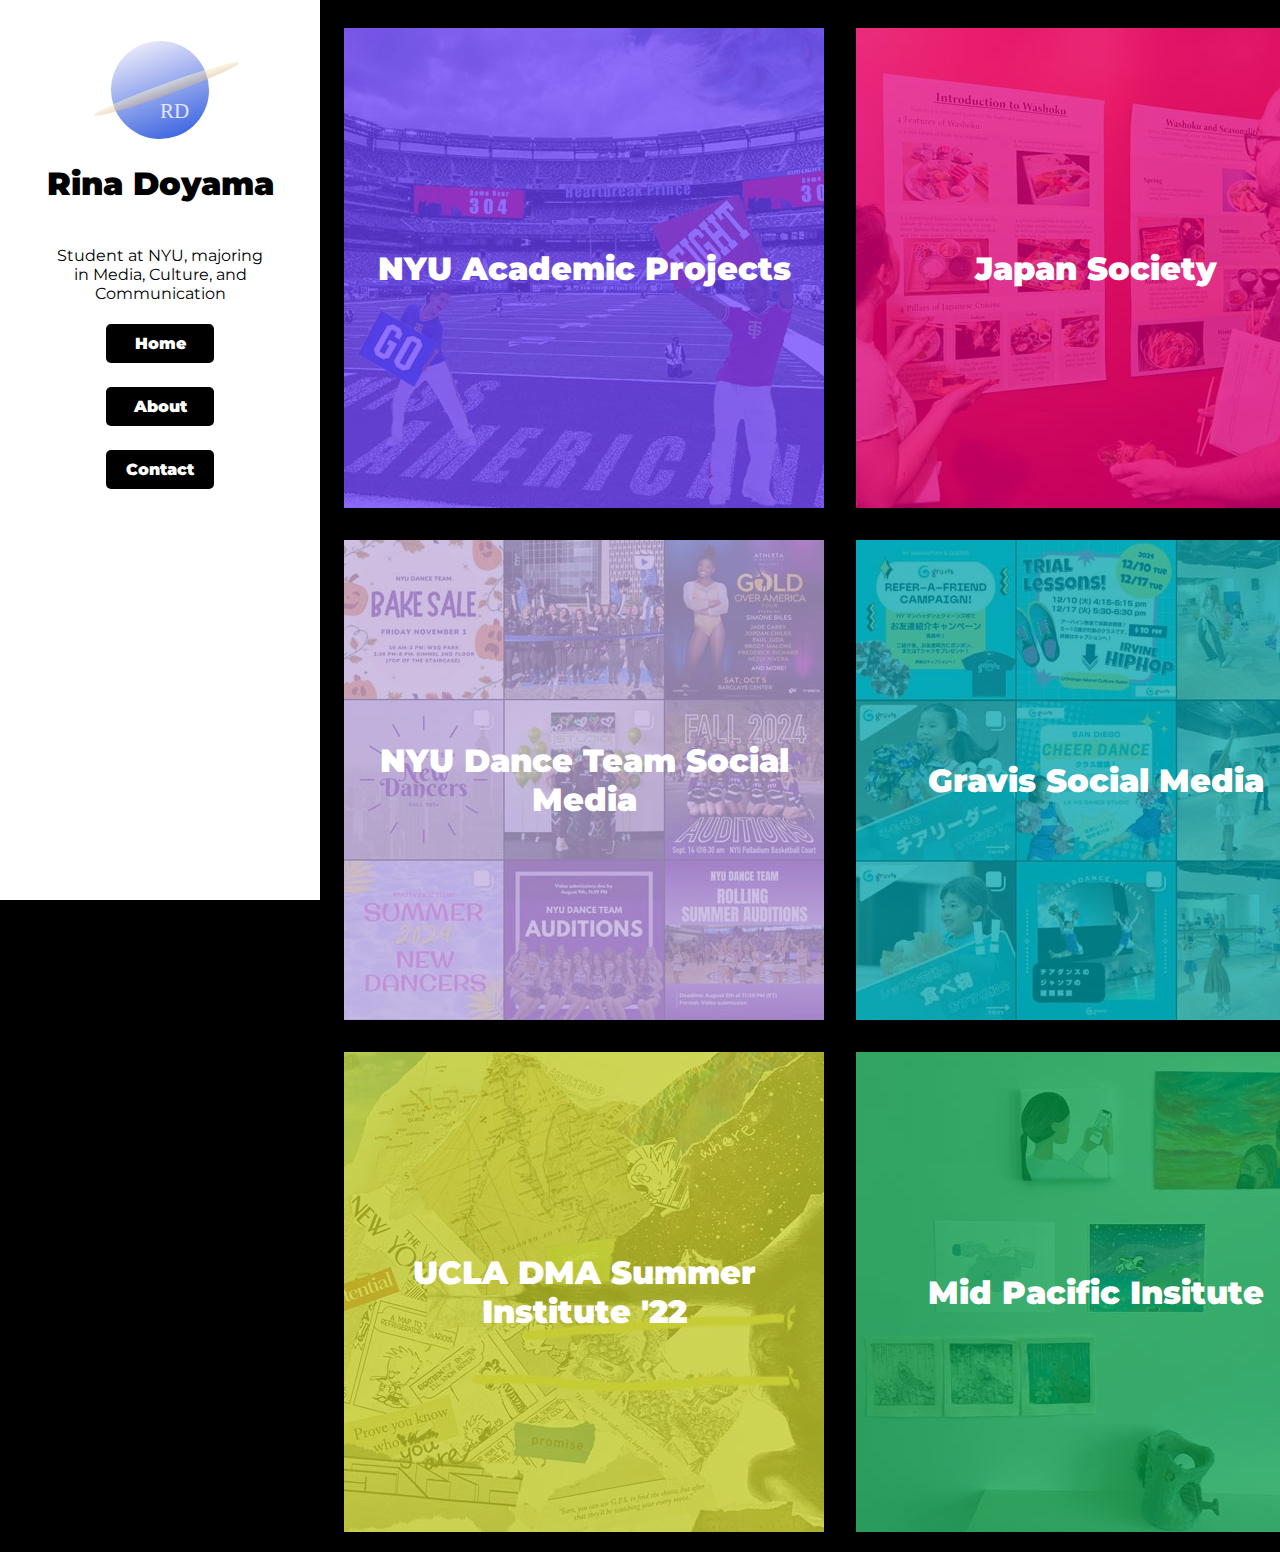
==== index.html @ 1b95ff7d "Add files via upload" ====
<!DOCTYPE html>
<html lang="en">
<head>
	<meta charset="utf-8">
	<meta name="viewport" content="width=device-width, initial-scale=1">
	<link rel="stylesheet" href="style.css">
	<title>Rina Doyama</title>
</head>
<body>
	<div class="box-container">
		<header>
		<div id="left-bar">
			<svg xmlns="http://www.w3.org/2000/svg" viewBox="0 0 800 350">
				<title>Rina's Logo</title>
				<defs>
	    			<linearGradient id="grad1" x1="0%" x2="0%" y1="0%" y2="100%">
	     				<stop offset="0%" stop-color="lavender" />
	      				<stop offset="100%" stop-color="royalblue" />
	      			</linearGradient>

	      			 <linearGradient id="grad2" x1="0%" y1="0%" x2="0%" y2="100%">
	      			 	<stop offset="0%" stop-color="lemonchiffon" />
	      			 	<stop offset="100%" stop-color="tan" />
	    			</linearGradient>
				</defs>
				<g transform="scale(2) translate(-200, 50)">
					 <a href="https://steinhardt.nyu.edu/departments/media-culture-and-communication">
					<circle cx="400" cy="50" r=70 fill="url(#grad1)" transform="rotate(-20 400 50)"/></a>

					<a href="https://www.instagram.com/rina_18oo/">
					<ellipse cx="410" cy="52" rx="110" ry="8" fill="url(#grad2)"  fill-opacity="0.5" transform="rotate(-20 400 52)"/></a>

					<text x="400" y="90" fill="lavender" font-size="30"> RD </text>
				</g>


			</svg>

			<h1 id="myname">Rina Doyama</h1>
			<h4>Student at NYU, majoring in Media, Culture, and Communication</h4>

			<nav class="mainnav">
				<a href="index.html">Home </a>
				<a href="./pages/about.html">About</a>
				<a href="./pages/contact.html">Contact</a>
			</nav>
			
		</div>
		</header>


		<div id="main-content">
			<a href="./pages/nyuacademic.html" class=item1 data-description="Acandemic Projects at NYU">
				<img src="./images/overview_nyu1x.jpg" srcset="./images/overview_nyu2x.jpg 2x, ./images/overview_nyu3x.jpg 3x" alt="NYU Academic Portfolio">
				<span class="itemtext">NYU Academic Projects</span>
			</a>
			
			<a href="./pages/japansociety.html" class=item2 data-description="Internship May 2024 - Present">
				<img src="./images/overview_js1x.jpg" srcset="./images/overview_js2x.jpg 2x, ./images/overview_js3x.jpg 3x" alt="Japan Society Portfolio">
				<span class="itemtext">Japan Society</span>
			</a>
			<a href="./pages/nyudtsocialmedia.html" class=item3 data-description="Social Media Manager during the 2024-25 season"> 
				<img src="./images/overview_dt1x.jpg" srcset="./images/overview_dt2x.jpg 2x, ./images/overview_dt3x.jpg 3x" alt="NYU Dance Team SNS Portfolio">
				<span class="itemtext">NYU Dance Team Social Media</span>
			</a>
			<a href="./pages/gravis.html" class=item4 data-description="Kids' Dance Company from Japan">
				<img src="./images/overview_gv1x.jpg" srcset="./images/overview_gv2x.jpg 2x, ./images/overview_gv3x.jpg 3x" alt="Gravis Social Media Portfolio">
				<span class="itemtext">Gravis Social Media</span>
			</a>
			<a href="./pages/ucladma.html" class=item5 data-description= "Design Media Arts Summer School">
				<img src="./images/overview_ucla1x.jpg" srcset="./images/overview_ucla2x.jpg 2x, ./images/overview_ucla3x.jpg 3x" alt="UCLA DMA Portfolio">
				<span class="itemtext">UCLA DMA Summer Institute '22</span>
			</a>

			<a href="./pages/mpi.html" class=item6 data-description="Visual & Digital Arts Certificate Programs">
				<img src="./images/overview_mpi1x.jpg" srcset="./images/overview_mpi2x.jpg 2x, ./images/overview_mpi3x.jpg 3x" alt="Mid Pacific Insitute Portfolio">
				<span class="itemtext">Mid Pacific Insitute</span>
			</a>


		<!--
			<a href="./pages/" class=item7 data-description="Hobby">
				<img src="./images/overview_pn1x.jpg" srcset="./images/overview_pn2x.jpg 2x, ./images/overview_pn3x.jpg 3x" alt="Personal Projects Portfolio">
				<span class="itemtext">Personal Projects</span>
			</div>

			<a href="./pages/" class=item8 data-description="Landscape, food, etc.">
				<img src="./images/overview_ph1x.jpg" srcset="./images/overview_ph2x.jpg 2x, ./images/overview_ph3x.jpg 3x" alt="Photography Portfolio">
				<span class="itemtext">Photography</span>
			</div>
		-->




			
		</div>
		
	</div>

<script src="./script.js"></script>
</body>
</html>
---- style.css ----
@font-face{
	font-family: "Montserrat";
	src: url(./font/Montserrat.ttf);
	font-weight: normal;
	font-style: normal;

}

@font-face{
	font-family: "Montserrat";
	src: url(./font/Montserrat-black.ttf);
	font-weight: 900;
	font-style: normal;

}

body{
	background: black;
}

h1{
	font-family: "Montserrat";
	font-weight: 900;
}

#myname{
	font-family: "Montserrat";
	font-weight: 900;
	color: black;

}



h4{
	font-family: "Montserrat";
	font-weight: 500;
	text-align: center;
	color: black;
	margin-right:2em;
	margin-left: 2em;
}

.portfolio_header{
	display: flex;
	flex-direction: column;
	background: white;
	align-items: center;
	height: 25em;
	position: relative;
	overflow: hidden;

}

.portfolio_header img{
	position: absolute;
	top: 0;
    left: 0;
    height: 100%;
    width: 100%;
    object-fit: cover;
    z-index: 0;
    opacity: 0.5;

}

.portfolio_header h1 {
	position: relative; 
	color: white;
	text-align: center;
	font-family: "Montserrat";
	font-weight: 900;
	color: white;
	font-size: 5em;
    z-index: 1; 
    margin-top: 1.5em;
}

.portfolio_nav{
	display: flex;
	flex-direction: row;
	gap: 5em;
	text-align: center;
	justify-content: center;

	z-index: 2;

}

.portfolio_nav a {
	text-decoration: none;
    color: white;
    padding: 0.625em 1.25em;
    background-color:black;
    border-radius: 0.3125em;
    font-weight: bold;
    width: auto;
    font-family: "Montserrat";
}

.portfolio_nav a:hover {
	color:#01a2ac;
}



.box-container{
	display: grid;
	grid-template-columns: 25% 75%;
	justify-content: center;
	height: 100vh;
	width: 100%;
}

#left-bar{
	display: flex;
	background: white;
	color: black;
	flex-direction: column;
	align-items: center;
	justify-content: flex-start;
	height: 100%;
	width: 25%;
	position: fixed;
	top: 0;
	left: 0;
	padding: 1.25em;
	box-sizing: border-box;

}

circle:hover {fill: mediumpurple;}
circle:active {fill: white;}

ellipse:hover {fill: magenta;}
ellipse:active {fill: white;}



.mainnav{
	display: flex;
	flex-direction: column;
	gap: 1.5em;
	text-align: center;
	justify-content: center;

}

.mainnav a {
	text-decoration: none;
    color: white;
    padding: 0.625em 1.25em;
    background-color:black;
    border-radius: 0.3125em;
    font-weight: bold;
    width: auto;
    font-family: "Montserrat";
}

.mainnav a:hover {
	color:#01a2ac;
}




#main-content{
	display: grid;
	grid-template-columns: repeat(2, 1fr);
	grid-gap: 2em;
	color: white;
	padding: 1.25em;

}


#pagetitle{
	font-family: "Montserrat";
	font-weight: 900;
	font-size: 3em;
	color: white;
	text-align: center;
	display: block;
	margin-top: 1em;

}

.item1,
.item2,
.item3,
.item4, 
.item5,
.item6,
.item7,
.item8{
    background: #6d41ff; 
    height: 30em;
    width: 30em;
    display: flex;
    justify-content: center;
    align-items: center;
    color: white;
    text-align: center;
    font-family: "Montserrat";
    font-weight: 700;
    color: white;
    position: relative; 
    overflow: hidden; 
}

.item2{
	background: #E4007F;
}
.item3 {
    background: #beabde;
}
.item4 {
    background: #01a2ac;
}
.item5 {
    background: #ccd427;
}

.item6{
	background: #009944;

}

.item7{
	background: #0068b7;

}

.item8{
	background: #f39800;

}

.item1 img,
.item2 img,
.item3 img,
.item4 img,
.item5 img,
.item6 img,
.item7 img,
.item8 img {
	position: absolute; 
    left: 0;
    width: 100%; 
    height: 100%; 
    object-fit: cover; 
    opacity: 0.25;
    z-index: 0;

}

.itemtext {
    position: absolute;
    z-index: 1; 
    font-size: 2em; 
    font-weight: bold;
}

.item1 img:hover,
.item2 img:hover,
.item3 img:hover,
.item4 img:hover,
.item5 img:hover,
.item6 img:hover,
.item7 img:hover,
.item8 img:hover {
	opacity:0.5;
}

.hover-description {
    position: absolute;
    top: 1em; 
    left: 50%; 
    transform: translateX(-50%);
    background: rgba(0, 0, 0, 0.7); 
    color: white;
    padding: 0.5em 1em;
    border-radius: 0.5em;
    font-size: 1em;
    white-space: nowrap; 
    z-index: 10; 
}

.portfolio-container{
	display: flex;
    flex-wrap: wrap; 
    gap: 2em; 
    justify-content: center; 
    align-items: center; 
    text-align: center;
    padding: 2em; 

}

.portfolio-container img {
    max-width: 100%; 
    height: auto;
    object-fit: cover;
}


.svg-container {
    display: flex;
    justify-content: center;
    gap: 5em;
    margin-top: 5em;
    width: 100%;
}

.svg-container svg {
    position: absolute; 
    top: 15em;
    left: 49em;
}

.svg-container svg:last-child {
    position: absolute; 
    top: 15em;
    left: 59em;
}










@media (max-width: 768px){
	.box-container {
		display: flex;
	    flex-direction: column; 
	    height: auto; 
	    width: 100%; 
	}

	#left-bar {
        position: relative; 
        width: 100vw; 
        height: auto; 
        flex-direction: column; 
        justify-content: center;
        padding: 1em;
	}
	h1{
		font-size: 1.75em;
	}

	h4{
		font-size: 1em;
		margin-top: 0;
	}

	.mainnav{
		flex-direction: row;
	}

	svg {
        width: 15em; 
        height: auto; 
    }

    #main-content{
		display: grid; 
		grid-template-columns: 1fr; 
		justify-items: center; 
		align-items: center; 
		width: 100%; 
		padding: 1em;
	}

	.itemtext {
		font-size: 1.5em;
	}

	.item1,
    .item2,
    .item3,
    .item4,
    .item5,
    .item6,
    .item7,
    .item8 {
        height: 15em;
        width: 80%;
        margin: 10px auto; 
    }

    .item1 img,
    .item2 img,
    .item3 img,
    .item4 img,
    .item5 img,
    .item6 img,
    .item7 img,
    .item8 img {
        max-width: 100%;
        height: auto; 
        opacity: 0.25;
    }

    #pagetitle{
    	font-size: 1.75em;
    }

    .portfolio-container{
    	display: flex;
    	flex-direction: column;
    	align-items: center;
    }

     .portfolio-container img {
        width: 100% !important; 
        height: auto !important; 
        max-width: 90%; 
    }

    .portfolio_header h1 {
    	font-size: 2.5em;
    }

    .svg-container svg {
	    position: relative; 
	    width:3em ;
	    height: 3em;
	    top: 0em;
	    left: 0em;
	}

	.svg-container svg:last-child {
	    position: relative; 
	    width: 3em;
	    height: 3em;
	    top: 0em;
	    left: 0em;
	    
	}



}
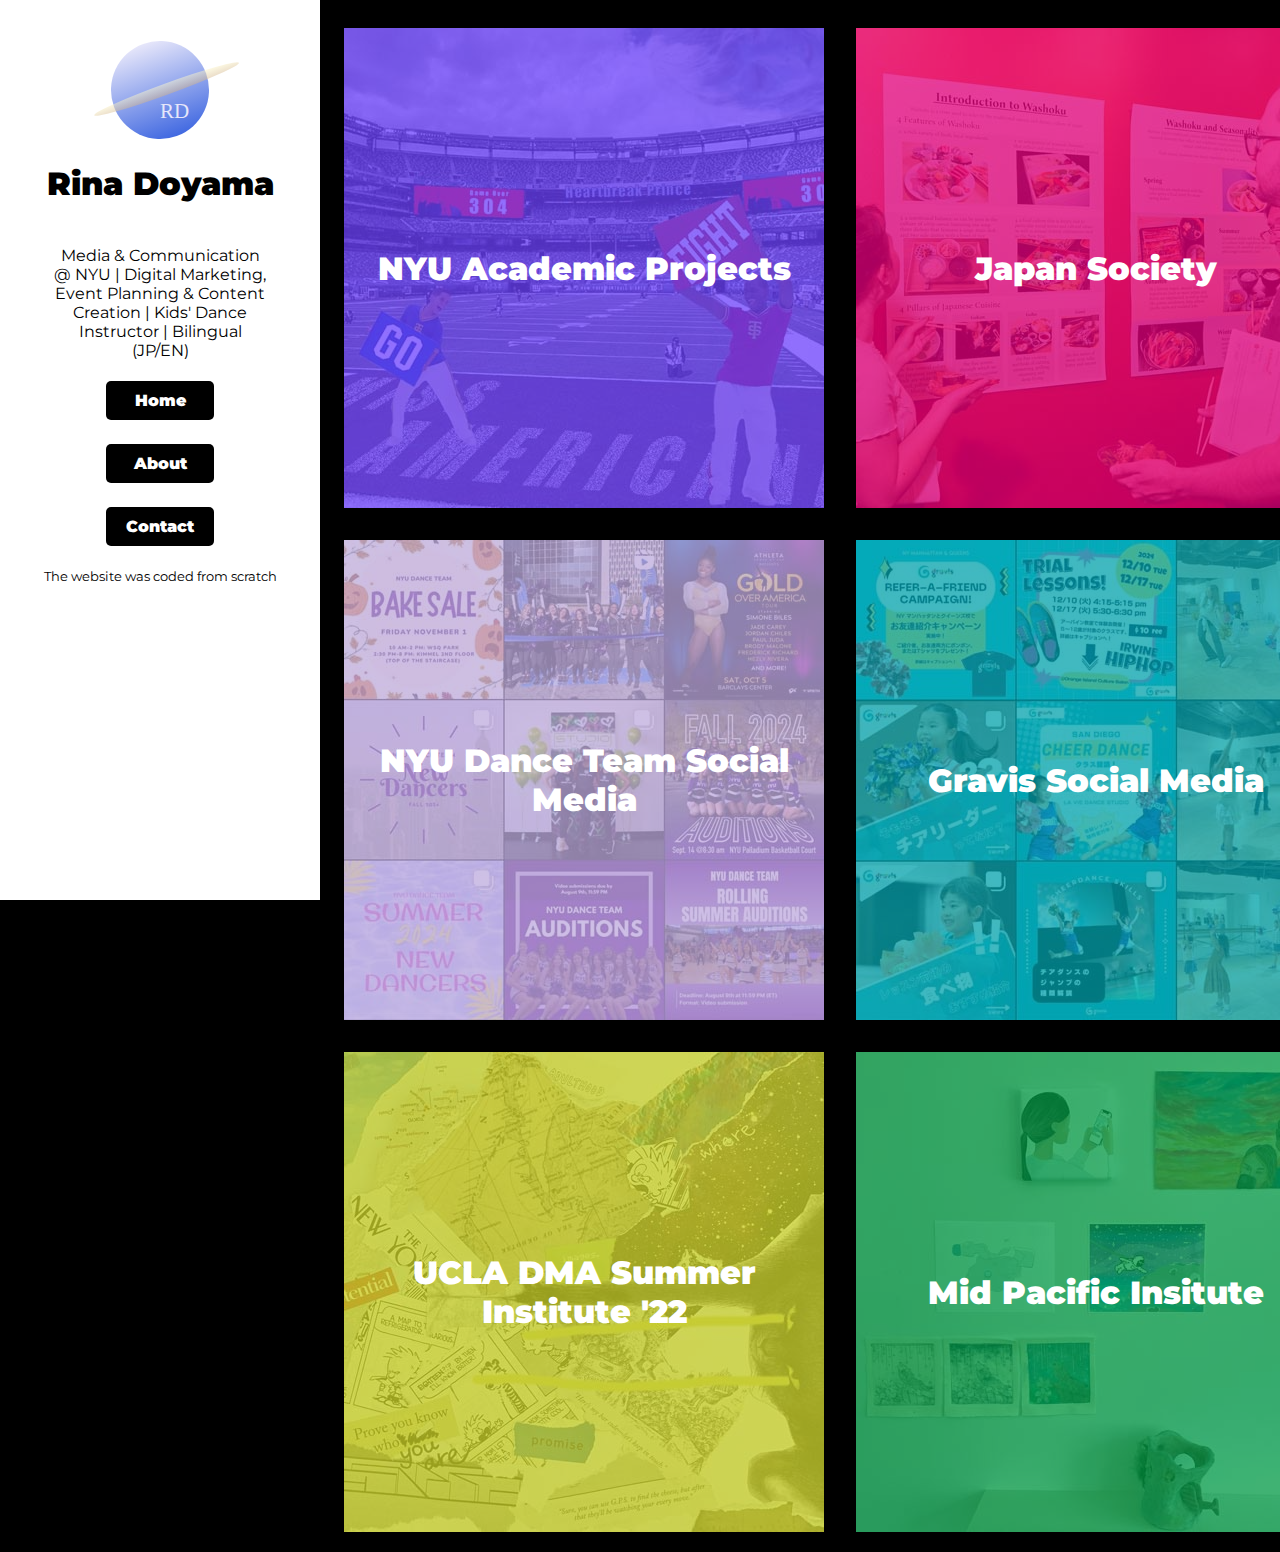
==== commit d68b345b: "Add files via upload" ====
--- a/index.html
+++ b/index.html
@@ -37,13 +37,14 @@
 			</svg>
 
 			<h1 id="myname">Rina Doyama</h1>
-			<h4>Student at NYU, majoring in Media, Culture, and Communication</h4>
+			<h4>Media & Communication @ NYU | Digital Marketing, Event Planning & Content Creation | Kids' Dance Instructor | Bilingual (JP/EN)</h4>
 
 			<nav class="mainnav">
-				<a href="index.html">Home </a>
-				<a href="./pages/about.html">About</a>
-				<a href="./pages/contact.html">Contact</a>
+				<a href="../index.html">Home </a>
+				<a href="./about.html">About</a>
+				<a href="./contact.html">Contact</a>
 			</nav>
+			<h5>The website was coded from scratch</h5>
 			
 		</div>
 		</header>
@@ -51,29 +52,29 @@
 
 		<div id="main-content">
 			<a href="./pages/nyuacademic.html" class=item1 data-description="Acandemic Projects at NYU">
-				<img src="./images/overview_nyu1x.jpg" srcset="./images/overview_nyu2x.jpg 2x, ./images/overview_nyu3x.jpg 3x" alt="NYU Academic Portfolio">
+				<img src="./images/overview_nyu1x.jpg" alt="NYU Academic Portfolio">
 				<span class="itemtext">NYU Academic Projects</span>
 			</a>
 			
 			<a href="./pages/japansociety.html" class=item2 data-description="Internship May 2024 - Present">
-				<img src="./images/overview_js1x.jpg" srcset="./images/overview_js2x.jpg 2x, ./images/overview_js3x.jpg 3x" alt="Japan Society Portfolio">
+				<img src="./images/overview_js1x.jpg" alt="Japan Society Portfolio">
 				<span class="itemtext">Japan Society</span>
 			</a>
 			<a href="./pages/nyudtsocialmedia.html" class=item3 data-description="Social Media Manager during the 2024-25 season"> 
-				<img src="./images/overview_dt1x.jpg" srcset="./images/overview_dt2x.jpg 2x, ./images/overview_dt3x.jpg 3x" alt="NYU Dance Team SNS Portfolio">
+				<img src="./images/overview_dt1x.jpg" alt="NYU Dance Team SNS Portfolio">
 				<span class="itemtext">NYU Dance Team Social Media</span>
 			</a>
 			<a href="./pages/gravis.html" class=item4 data-description="Kids' Dance Company from Japan">
-				<img src="./images/overview_gv1x.jpg" srcset="./images/overview_gv2x.jpg 2x, ./images/overview_gv3x.jpg 3x" alt="Gravis Social Media Portfolio">
+				<img src="./images/overview_gv1x.jpg" alt="Gravis Social Media Portfolio">
 				<span class="itemtext">Gravis Social Media</span>
 			</a>
 			<a href="./pages/ucladma.html" class=item5 data-description= "Design Media Arts Summer School">
-				<img src="./images/overview_ucla1x.jpg" srcset="./images/overview_ucla2x.jpg 2x, ./images/overview_ucla3x.jpg 3x" alt="UCLA DMA Portfolio">
+				<img src="./images/overview_ucla1x.jpg" alt="UCLA DMA Portfolio">
 				<span class="itemtext">UCLA DMA Summer Institute '22</span>
 			</a>
 
 			<a href="./pages/mpi.html" class=item6 data-description="Visual & Digital Arts Certificate Programs">
-				<img src="./images/overview_mpi1x.jpg" srcset="./images/overview_mpi2x.jpg 2x, ./images/overview_mpi3x.jpg 3x" alt="Mid Pacific Insitute Portfolio">
+				<img src="./images/overview_mpi1x.jpg" alt="Mid Pacific Insitute Portfolio">
 				<span class="itemtext">Mid Pacific Insitute</span>
 			</a>
 
--- a/style.css
+++ b/style.css
@@ -39,6 +39,11 @@
 	color: black;
 	margin-right:2em;
 	margin-left: 2em;
+}
+
+h5{font-family: "Montserrat";
+	font-weight: 500;
+
 }
 
 .portfolio_header{
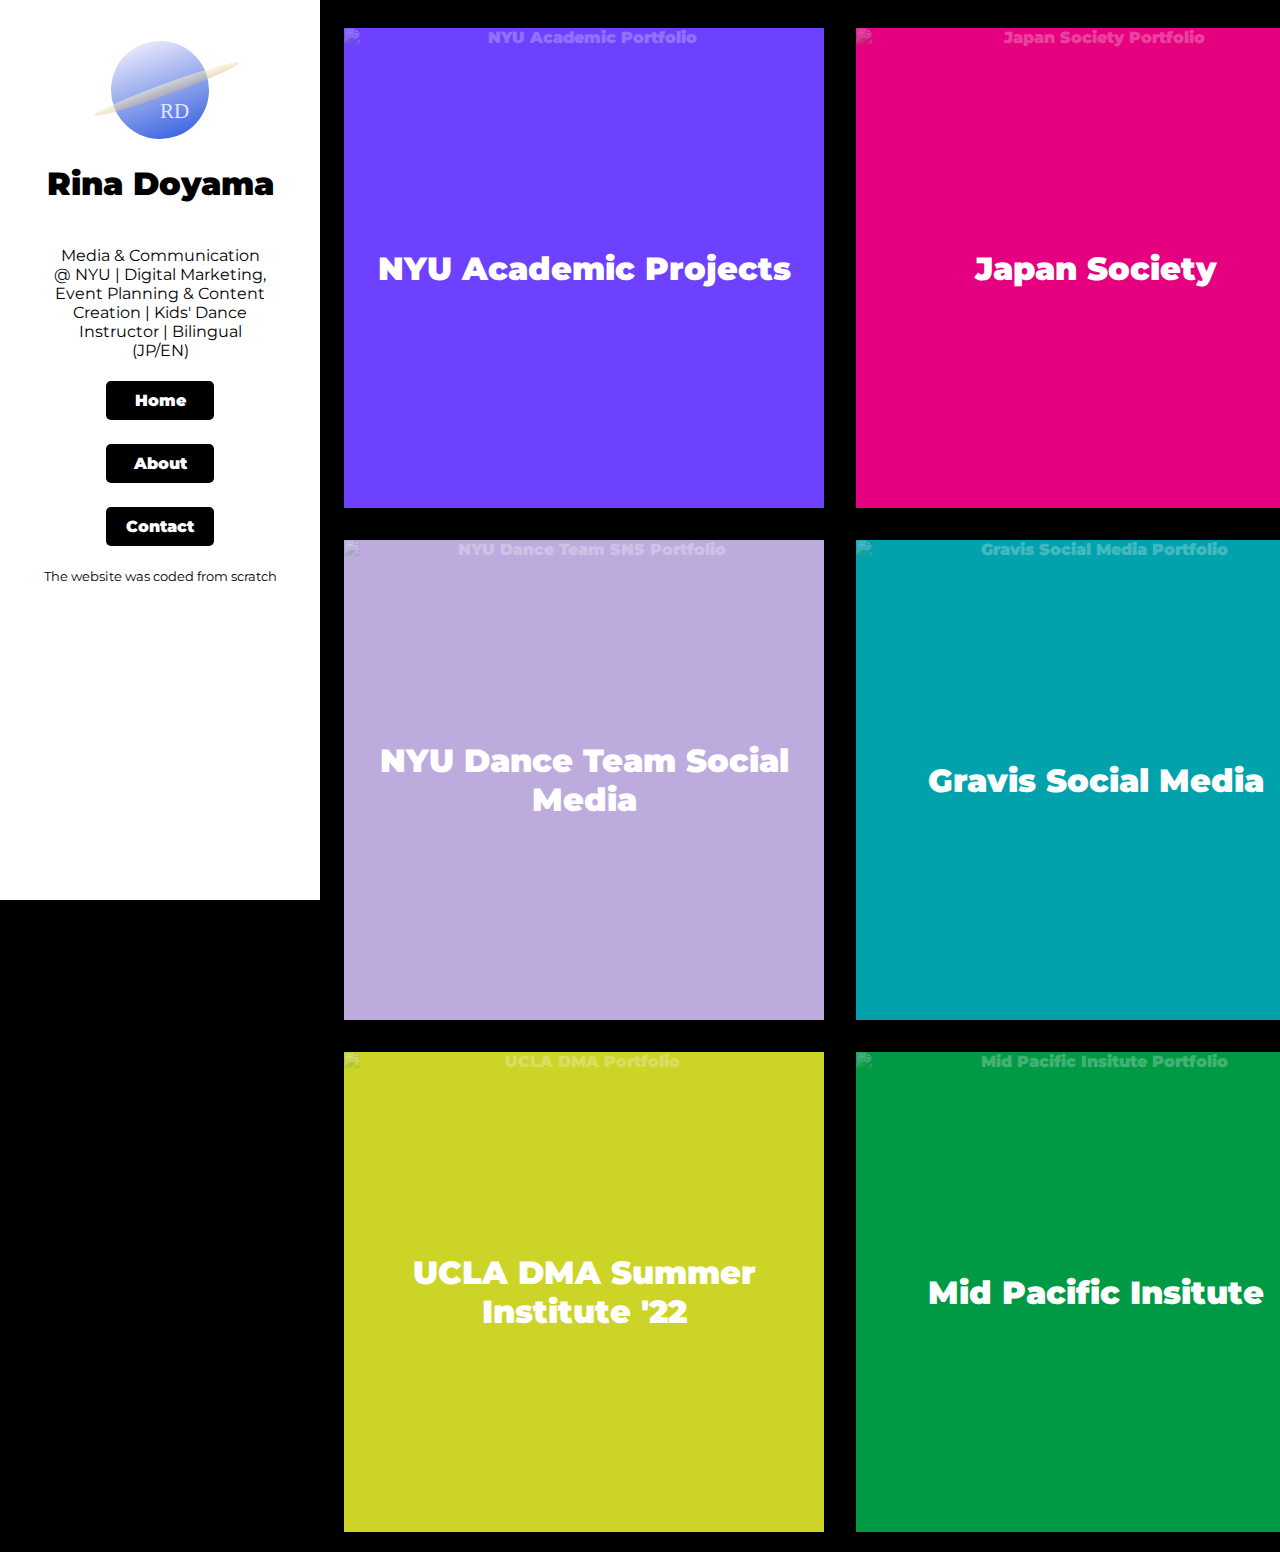
==== commit 45c73ccc: "Add files via upload" ====
--- a/index.html
+++ b/index.html
@@ -40,9 +40,9 @@
 			<h4>Media & Communication @ NYU | Digital Marketing, Event Planning & Content Creation | Kids' Dance Instructor | Bilingual (JP/EN)</h4>
 
 			<nav class="mainnav">
-				<a href="../index.html">Home </a>
-				<a href="./about.html">About</a>
-				<a href="./contact.html">Contact</a>
+				<a href="./index.html">Home </a>
+				<a href="./pages/about.html">About</a>
+				<a href="./pages/contact.html">Contact</a>
 			</nav>
 			<h5>The website was coded from scratch</h5>
 			
@@ -52,29 +52,29 @@
 
 		<div id="main-content">
 			<a href="./pages/nyuacademic.html" class=item1 data-description="Acandemic Projects at NYU">
-				<img src="./images/overview_nyu1x.jpg" alt="NYU Academic Portfolio">
+				<img src="./images/overview_nyu2x.jpg" alt="NYU Academic Portfolio">
 				<span class="itemtext">NYU Academic Projects</span>
 			</a>
 			
 			<a href="./pages/japansociety.html" class=item2 data-description="Internship May 2024 - Present">
-				<img src="./images/overview_js1x.jpg" alt="Japan Society Portfolio">
+				<img src="./images/overview_js2x.jpg" alt="Japan Society Portfolio">
 				<span class="itemtext">Japan Society</span>
 			</a>
 			<a href="./pages/nyudtsocialmedia.html" class=item3 data-description="Social Media Manager during the 2024-25 season"> 
-				<img src="./images/overview_dt1x.jpg" alt="NYU Dance Team SNS Portfolio">
+				<img src="./images/overview_dt2x.jpg" alt="NYU Dance Team SNS Portfolio">
 				<span class="itemtext">NYU Dance Team Social Media</span>
 			</a>
 			<a href="./pages/gravis.html" class=item4 data-description="Kids' Dance Company from Japan">
-				<img src="./images/overview_gv1x.jpg" alt="Gravis Social Media Portfolio">
+				<img src="./images/overview_gv2x.jpg" alt="Gravis Social Media Portfolio">
 				<span class="itemtext">Gravis Social Media</span>
 			</a>
 			<a href="./pages/ucladma.html" class=item5 data-description= "Design Media Arts Summer School">
-				<img src="./images/overview_ucla1x.jpg" alt="UCLA DMA Portfolio">
+				<img src="./images/overview_ucla2x.jpg" alt="UCLA DMA Portfolio">
 				<span class="itemtext">UCLA DMA Summer Institute '22</span>
 			</a>
 
 			<a href="./pages/mpi.html" class=item6 data-description="Visual & Digital Arts Certificate Programs">
-				<img src="./images/overview_mpi1x.jpg" alt="Mid Pacific Insitute Portfolio">
+				<img src="./images/overview_mpi2x.jpg" alt="Mid Pacific Insitute Portfolio">
 				<span class="itemtext">Mid Pacific Insitute</span>
 			</a>
 
